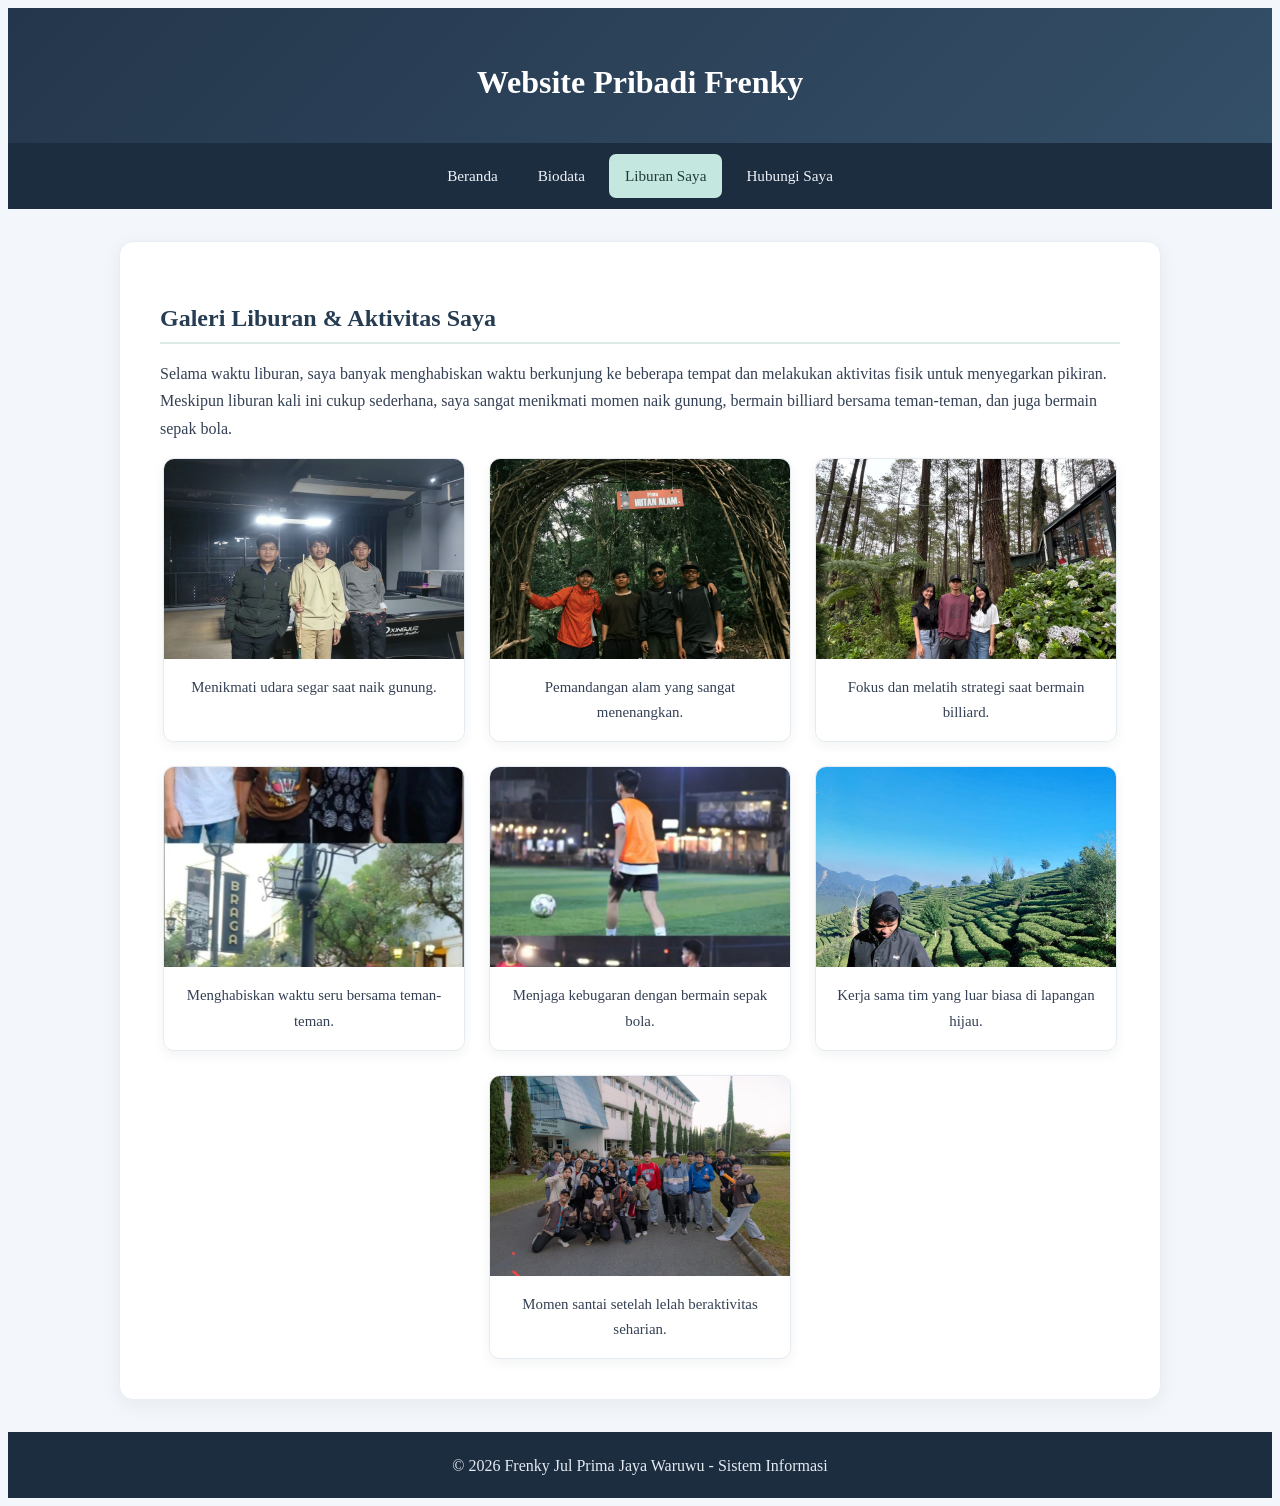
==== myHoliday.html @ 52c1680b "2" ====
<!DOCTYPE html>
<html lang="id">
<head>
    <meta charset="UTF-8">
    <meta name="viewport" content="width=device-width, initial-scale=1.0">
    <title>Liburan Saya | Frenky Waruwu</title>
    <link rel="stylesheet" href="style.css">
</head>
<body>

    <header>
        <h1>Website Pribadi Frenky</h1>
    </header>

    <nav>
        <a href="index.html">Beranda</a>
        <a href="biodata.html">Biodata</a>
        <a href="myHoliday.html" class="active">Liburan Saya</a>
        <a href="contact.html">Hubungi Saya</a>
    </nav>

    <main>
        <h2>Galeri Liburan & Aktivitas Saya</h2>
        <p>Selama waktu liburan, saya banyak menghabiskan waktu berkunjung ke beberapa tempat dan melakukan aktivitas fisik untuk menyegarkan pikiran. Meskipun liburan kali ini cukup sederhana, saya sangat menikmati momen naik gunung, bermain billiard bersama teman-teman, dan juga bermain sepak bola.</p>
        
        <!-- CSS Flexbox Gallery -->
        <div class="gallery">
            <div class="gallery-item">
                <img src="frenk1.jpeg" alt="Aktivitas Naik Gunung">
                <p>Menikmati udara segar saat naik gunung.</p>
            </div>
            
            <div class="gallery-item">
                <img src="frenk2.jpeg" alt="Pemandangan dari Atas Gunung">
                <p>Pemandangan alam yang sangat menenangkan.</p>
            </div>

            <div class="gallery-item">
                <img src="frenk3.jpeg" alt="Bermain Billiard">
                <p>Fokus dan melatih strategi saat bermain billiard.</p>
            </div>

            <div class="gallery-item">
                <img src="frenk4.jpeg" alt="Kesempatan Billiard bersama teman">
                <p>Menghabiskan waktu seru bersama teman-teman.</p>
            </div>

            <div class="gallery-item">
                <img src="frenk5.jpeg" alt="Bermain Sepak Bola">
                <p>Menjaga kebugaran dengan bermain sepak bola.</p>
            </div>

            <div class="gallery-item">
                <img src="frenk6.jpeg" alt="Kerja Sama Tim di Lapangan">
                <p>Kerja sama tim yang luar biasa di lapangan hijau.</p>
            </div>

            <div class="gallery-item">
                <img src="frenk7.jpeg" alt="Momen Istirahat">
                <p>Momen santai setelah lelah beraktivitas seharian.</p>
            </div>
        </div>
    </main>

    <footer>
        <p>&copy; 2026 Frenky Jul Prima Jaya Waruwu - Sistem Informasi</p>
    </footer>

</body>
</html>
---- style.css ----
```css
/* style.css */

/* --- Pengaturan Dasar --- */
* {
    box-sizing: border-box;
    margin: 0;
    padding: 0;
    font-family: 'Segoe UI', Tahoma, Geneva, Verdana, sans-serif;
}

html {
    scroll-behavior: smooth;
}

body {
    display: flex;
    flex-direction: column;
    min-height: 100vh;
    line-height: 1.7;
    background-color: #f3f6fa;
    color: #344054;
}

/* --- Header --- */
header {
    background: linear-gradient(135deg, #24364b, #344f68);
    color: white;
    text-align: center;
    padding: 2rem 1rem;
}

header h1,
header h2,
header h3 {
    color: white;
    margin-bottom: 0.4rem;
}

header p {
    margin-bottom: 0;
    color: #dce6ef;
}

/* --- Navigasi --- */
nav {
    background-color: #1d2d40;
    display: flex;
    justify-content: center;
    flex-wrap: wrap;
    padding: 0.7rem 1rem;
    gap: 0.5rem;
}

nav a {
    color: #edf3f8;
    text-decoration: none;
    padding: 0.55rem 1rem;
    border-radius: 7px;
    transition: background-color 0.25s ease,
                color 0.25s ease;
    font-size: 0.95rem;
}

nav a:hover,
nav a.active {
    background-color: #c4e7df;
    color: #203b3b;
}

/* --- Konten Utama --- */
main {
    flex: 1;
    padding: 2.5rem;
    max-width: 960px;
    margin: 2rem auto;
    width: calc(100% - 2rem);
    background: white;
    border: 1px solid #e8edf3;
    border-radius: 14px;
    box-shadow: 0 5px 20px rgba(31, 48, 68, 0.06);
}

h1,
h2,
h3 {
    margin-bottom: 1rem;
    color: #263c52;
    line-height: 1.35;
}

h2 {
    padding-bottom: 0.5rem;
    border-bottom: 2px solid #dcebe8;
}

p {
    margin-bottom: 1rem;
}

/* --- Tombol --- */
.btn {
    display: inline-block;
    padding: 0.7rem 1.3rem;
    background-color: #377d78;
    color: white;
    text-decoration: none;
    border: none;
    border-radius: 7px;
    margin-top: 0.5rem;
    cursor: pointer;
    transition: background-color 0.25s ease,
                transform 0.25s ease;
}

.btn:hover {
    background-color: #285e5a;
    transform: translateY(-2px);
}

/* --- Footer --- */
footer {
    background-color: #1d2d40;
    color: #e4ebf2;
    text-align: center;
    padding: 1.2rem;
    margin-top: auto;
}

footer p {
    margin: 0;
}

/* --- Biodata: Flexbox --- */
.bio-layout {
    display: flex;
    flex-wrap: wrap;
    align-items: flex-start;
    gap: 2rem;
    margin-bottom: 2rem;
}

.bio-text {
    flex: 1;
    min-width: 250px;
}

.bio-photo {
    width: 100%;
    max-width: 200px;
    aspect-ratio: 3 / 4;
    object-fit: cover;
    border-radius: 10px;
    border: 3px solid #edf3f5;
    box-shadow: 0 5px 14px rgba(31, 48, 68, 0.12);
}

/* --- Tabel --- */
table {
    width: 100%;
    border-collapse: collapse;
    margin-top: 1rem;
    overflow: hidden;
    border-radius: 8px;
}

table,
th,
td {
    border: 1px solid #e1e7ed;
}

th,
td {
    padding: 12px;
    text-align: center;
}

th {
    background-color: #293f55;
    color: white;
}

td {
    background-color: #fff;
}

tr:nth-child(even) td {
    background-color: #f5f8fa;
}

tr:hover td {
    background-color: #eaf4f2;
}

/* --- Galeri Liburan: Flexbox --- */
.gallery {
    display: flex;
    flex-wrap: wrap;
    justify-content: center;
    align-items: stretch;
    gap: 1.5rem;
}

.gallery-item {
    flex: 1 1 250px;
    max-width: 300px;
    border: 1px solid #e5eaf0;
    border-radius: 11px;
    overflow: hidden;
    background-color: white;
    box-shadow: 0 4px 12px rgba(31, 48, 68, 0.06);
    display: flex;
    flex-direction: column;
    transition: transform 0.25s ease,
                box-shadow 0.25s ease;
}

.gallery-item:hover {
    transform: translateY(-4px);
    box-shadow: 0 9px 20px rgba(31, 48, 68, 0.12);
}

.gallery-item img {
    width: 100%;
    height: 200px;
    object-fit: cover;
    display: block;
}

.gallery-item p {
    padding: 1rem;
    text-align: center;
    margin: 0;
    font-size: 0.93rem;
    background: #fff;
    flex: 1;
}

/* --- Formulir Kontak --- */
.contact-container {
    display: flex;
    flex-wrap: wrap;
    gap: 2rem;
}

.contact-form {
    flex: 1.5;
    min-width: 250px;
}

.form-group {
    margin-bottom: 1.2rem;
}

.form-group label {
    display: block;
    margin-bottom: 0.4rem;
    font-weight: 600;
    color: #344054;
}

.form-group input,
.form-group textarea {
    width: 100%;
    padding: 0.8rem 0.9rem;
    border: 1px solid #d5dde6;
    border-radius: 7px;
    background-color: #fbfcfd;
    color: #344054;
    font-size: 0.95rem;
    transition: border-color 0.2s ease,
                box-shadow 0.2s ease;
}

.form-group input:focus,
.form-group textarea:focus {
    outline: none;
    border-color: #57958e;
    box-shadow: 0 0 0 3px rgba(55, 125, 120, 0.12);
    background-color: white;
}

.form-group textarea {
    resize: vertical;
    min-height: 120px;
}

/* --- Tautan Sosial --- */
.social-links {
    flex: 1;
    min-width: 220px;
    background: #f3f7f8;
    padding: 1.5rem;
    border: 1px solid #e3eceb;
    border-radius: 10px;
    align-self: flex-start;
}

.social-links h3 {
    margin-bottom: 1rem;
}

.social-links a {
    display: block;
    margin-bottom: 0.7rem;
    color: #315e63;
    text-decoration: none;
    font-weight: 600;
    transition: color 0.2s ease;
}

.social-links a:hover {
    color: #183c40;
    text-decoration: underline;
}

/* --- Responsif untuk HP dan Tablet --- */
@media (max-width: 600px) {
    header {
        padding: 1.5rem 1rem;
    }

    nav {
        gap: 0.3rem;
        padding: 0.6rem;
    }

    nav a {
        padding: 0.5rem 0
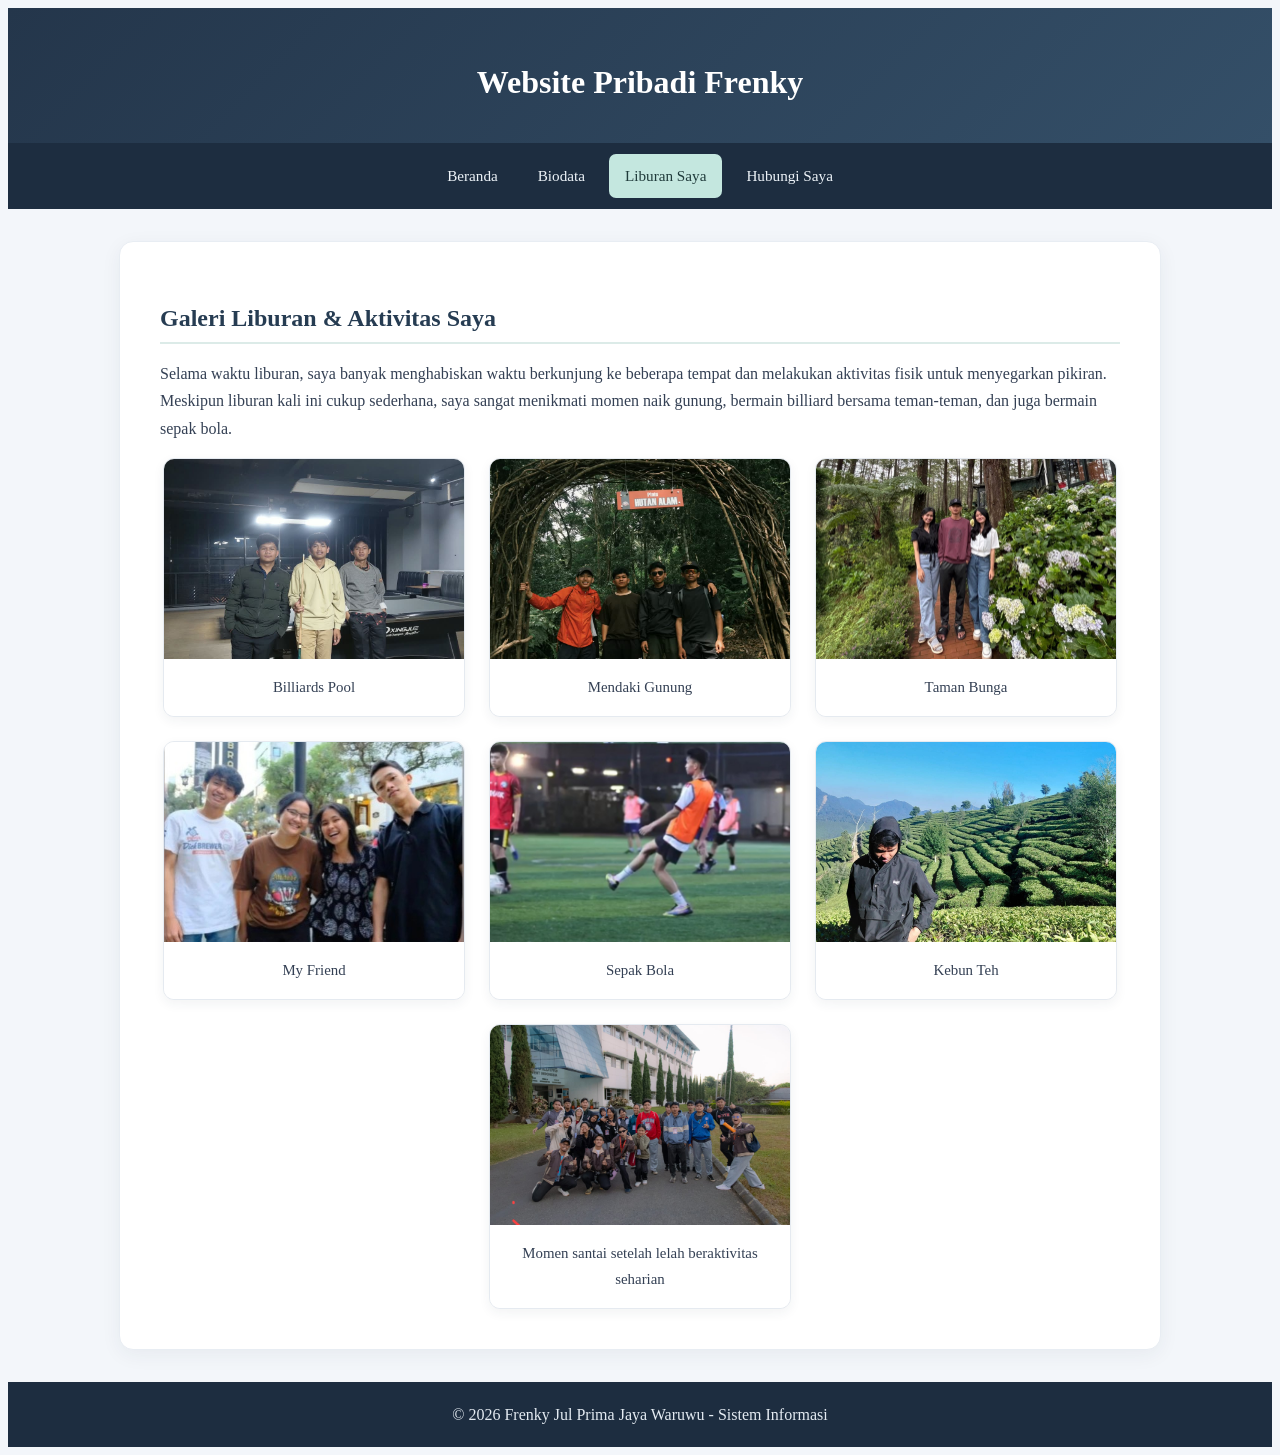
==== commit 9d96ad78: "Update website." ====
--- a/myHoliday.html
+++ b/myHoliday.html
@@ -27,37 +27,37 @@
         <div class="gallery">
             <div class="gallery-item">
                 <img src="frenk1.jpeg" alt="Aktivitas Naik Gunung">
-                <p>Menikmati udara segar saat naik gunung.</p>
+                <p>Billiards Pool</p>
             </div>
             
             <div class="gallery-item">
                 <img src="frenk2.jpeg" alt="Pemandangan dari Atas Gunung">
-                <p>Pemandangan alam yang sangat menenangkan.</p>
+                <p>Mendaki Gunung</p>
             </div>
 
             <div class="gallery-item">
-                <img src="frenk3.jpeg" alt="Bermain Billiard">
-                <p>Fokus dan melatih strategi saat bermain billiard.</p>
+                <img src="frenk3.jpeg" alt="Alam">
+                <p>Taman Bunga</p>
             </div>
 
             <div class="gallery-item">
                 <img src="frenk4.jpeg" alt="Kesempatan Billiard bersama teman">
-                <p>Menghabiskan waktu seru bersama teman-teman.</p>
+                <p>My Friend</p>
             </div>
 
             <div class="gallery-item">
-                <img src="frenk5.jpeg" alt="Bermain Sepak Bola">
-                <p>Menjaga kebugaran dengan bermain sepak bola.</p>
+                <img src="frenk5.jpeg" alt="main Sepak Bola">
+                <p>Sepak Bola</p>
             </div>
 
             <div class="gallery-item">
-                <img src="frenk6.jpeg" alt="Kerja Sama Tim di Lapangan">
-                <p>Kerja sama tim yang luar biasa di lapangan hijau.</p>
+                <img src="frenk6.jpeg" alt="Kebun Teh">
+                <p>Kebun Teh</p>
             </div>
 
             <div class="gallery-item">
                 <img src="frenk7.jpeg" alt="Momen Istirahat">
-                <p>Momen santai setelah lelah beraktivitas seharian.</p>
+                <p>Momen santai setelah lelah beraktivitas seharian</p>
             </div>
         </div>
     </main>
